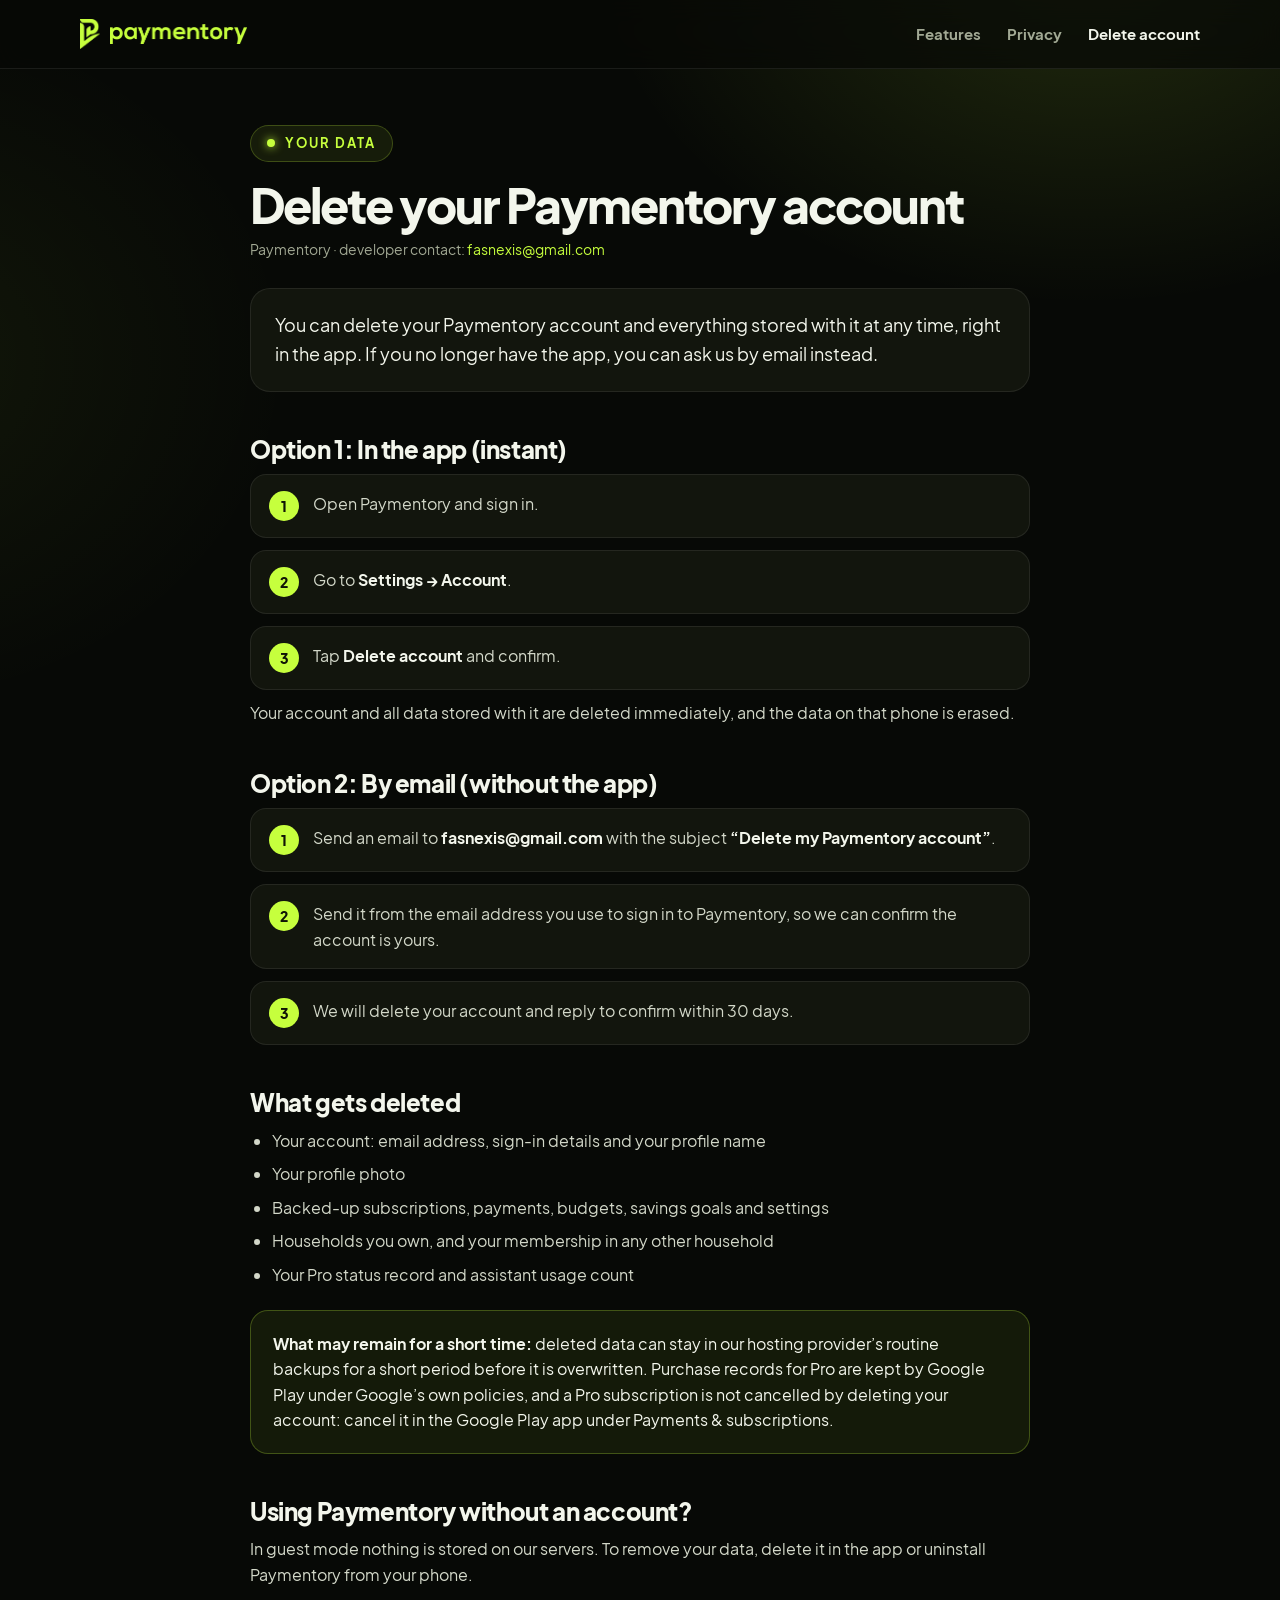
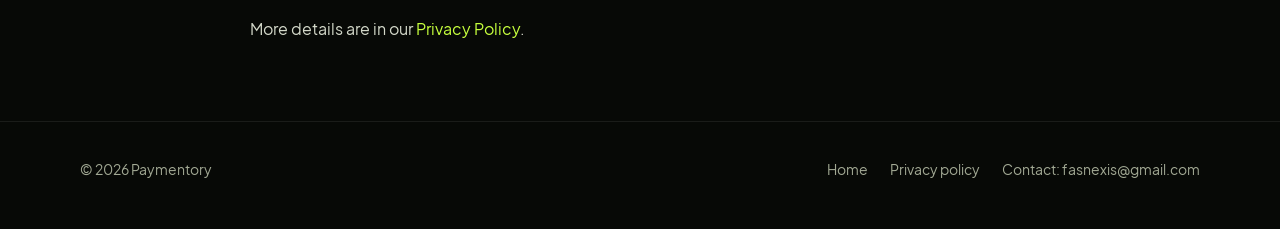
==== delete-account.html @ ea29aa3c "Add files via upload" ====
<!doctype html>
<html lang="en">
<head>
  <meta charset="utf-8">
  <meta name="viewport" content="width=device-width, initial-scale=1">
  <title>Delete your account · Paymentory</title>
  <meta name="description" content="How to delete your Paymentory account and data, in the app or by email.">
  <meta name="theme-color" content="#070906">
  <link rel="icon" type="image/png" href="assets/icon.png">
  <link rel="stylesheet" href="assets/style.css">
</head>
<body>
  <div class="glow" aria-hidden="true"></div>

  <header class="site">
    <div class="wrap">
      <a class="brand" href="./" aria-label="Paymentory home">
        <img class="mark" src="assets/mark.png" alt="">
        <img class="word" src="assets/wordmark.png" alt="Paymentory">
      </a>
      <nav class="links" aria-label="Main">
        <a class="hide-sm" href="./#features">Features</a>
        <a href="privacy.html">Privacy</a>
        <a href="delete-account.html" aria-current="page">Delete account</a>
      </nav>
    </div>
  </header>

  <main class="doc">
    <div class="wrap">
      <span class="eyebrow">Your data</span>
      <h1>Delete your Paymentory account</h1>
      <p class="meta">Paymentory · developer contact: <a href="mailto:fasnexis@gmail.com">fasnexis@gmail.com</a></p>

      <p class="summary">You can delete your Paymentory account and everything stored with it at any time, right in the app. If you no longer have the app, you can ask us by email instead.</p>

      <h2>Option 1: In the app (instant)</h2>
      <ol class="steps">
        <li><span>Open Paymentory and sign in.</span></li>
        <li><span>Go to <strong>Settings → Account</strong>.</span></li>
        <li><span>Tap <strong>Delete account</strong> and confirm.</span></li>
      </ol>
      <p>Your account and all data stored with it are deleted immediately, and the data on that phone is erased.</p>

      <h2>Option 2: By email (without the app)</h2>
      <ol class="steps">
        <li><span>Send an email to <a href="mailto:fasnexis@gmail.com?subject=Delete%20my%20Paymentory%20account"><strong>fasnexis@gmail.com</strong></a> with the subject <strong>“Delete my Paymentory account”</strong>.</span></li>
        <li><span>Send it from the email address you use to sign in to Paymentory, so we can confirm the account is yours.</span></li>
        <li><span>We will delete your account and reply to confirm within 30 days.</span></li>
      </ol>

      <h2>What gets deleted</h2>
      <ul>
        <li>Your account: email address, sign-in details and your profile name</li>
        <li>Your profile photo</li>
        <li>Backed-up subscriptions, payments, budgets, savings goals and settings</li>
        <li>Households you own, and your membership in any other household</li>
        <li>Your Pro status record and assistant usage count</li>
      </ul>

      <div class="callout">
        <p><strong>What may remain for a short time:</strong> deleted data can stay in our hosting provider’s routine backups for a short period before it is overwritten. Purchase records for Pro are kept by Google Play under Google’s own policies, and a Pro subscription is not cancelled by deleting your account: cancel it in the Google Play app under Payments &amp; subscriptions.</p>
      </div>

      <h2>Using Paymentory without an account?</h2>
      <p>In guest mode nothing is stored on our servers. To remove your data, delete it in the app or uninstall Paymentory from your phone.</p>

      <p style="margin-top:28px">More details are in our <a href="privacy.html">Privacy Policy</a>.</p>
    </div>
  </main>

  <footer class="site">
    <div class="wrap">
      <span>© 2026 Paymentory</span>
      <nav aria-label="Footer">
        <a href="./">Home</a>
        <a href="privacy.html">Privacy policy</a>
        <a href="mailto:fasnexis@gmail.com">Contact: fasnexis@gmail.com</a>
      </nav>
    </div>
  </footer>
</body>
</html>
---- assets/style.css ----
/* Paymentory website: black + lime, Plus Jakarta Sans (self-hosted). */
@font-face { font-family: "PJS"; src: url("fonts/PlusJakartaSans-Regular.ttf") format("truetype"); font-weight: 400; font-display: swap; }
@font-face { font-family: "PJS"; src: url("fonts/PlusJakartaSans-Medium.ttf") format("truetype"); font-weight: 500; font-display: swap; }
@font-face { font-family: "PJS"; src: url("fonts/PlusJakartaSans-Bold.ttf") format("truetype"); font-weight: 700; font-display: swap; }
@font-face { font-family: "PJS"; src: url("fonts/PlusJakartaSans-ExtraBold.ttf") format("truetype"); font-weight: 800; font-display: swap; }

:root {
  --bg: #070906;
  --ink: #0d100a;
  --card: #12150d;
  --card-2: #1a1e14;
  --line: rgba(255, 255, 255, .08);
  --text: #f3f6ec;
  --muted: #a2a994;
  --lime: #c6ff3d;
  --on-lime: #0f1406;
  --mint: #5cffc8;
  --iris: #a58bff;
  --radius: 24px;
  --max: 1120px;
}

* { box-sizing: border-box; margin: 0; padding: 0; }
html { scroll-behavior: smooth; }
body {
  font-family: "PJS", system-ui, -apple-system, "Segoe UI", Roboto, sans-serif;
  background: var(--bg);
  color: var(--text);
  line-height: 1.6;
  -webkit-font-smoothing: antialiased;
}
a { color: var(--lime); text-decoration: none; }
a:hover { text-decoration: underline; }
img { max-width: 100%; display: block; }
.wrap { width: min(var(--max), 100% - 40px); margin-inline: auto; }

/* Background glow */
.glow {
  position: fixed; inset: 0; z-index: -1; pointer-events: none;
  background:
    radial-gradient(700px 500px at 85% -5%, rgba(198, 255, 61, .14), transparent 70%),
    radial-gradient(600px 500px at -10% 40%, rgba(198, 255, 61, .06), transparent 70%),
    var(--bg);
}

/* Header */
header.site {
  position: sticky; top: 0; z-index: 10;
  background: rgba(7, 9, 6, .72);
  backdrop-filter: blur(14px);
  -webkit-backdrop-filter: blur(14px);
  border-bottom: 1px solid var(--line);
}
header.site .wrap { display: flex; align-items: center; justify-content: space-between; height: 68px; gap: 16px; }
.brand { display: inline-flex; align-items: center; gap: 10px; }
.brand img.mark { height: 30px; width: auto; }
.brand img.word { height: 20px; width: auto; }
nav.links { display: flex; gap: 26px; font-weight: 600; font-size: 15px; white-space: nowrap; }
nav.links a { color: var(--muted); }
nav.links a:hover, nav.links a[aria-current="page"] { color: var(--text); text-decoration: none; }

/* Buttons */
.btn {
  display: inline-flex; align-items: center; justify-content: center; gap: 10px;
  height: 54px; padding: 0 26px; border-radius: 999px;
  font-weight: 700; font-size: 16px; border: 1px solid transparent;
}
.btn.primary { background: var(--lime); color: var(--on-lime); box-shadow: 0 12px 40px rgba(198, 255, 61, .25); }
.btn.ghost { border-color: var(--line); color: var(--text); background: rgba(255, 255, 255, .03); }
.btn:hover { text-decoration: none; filter: brightness(1.05); }
.btn.soon { cursor: default; }
.btn.soon small { font-weight: 600; opacity: .75; }

/* Hero */
.hero { padding: 72px 0 40px; }
.hero .wrap { display: grid; grid-template-columns: 1.25fr .75fr; gap: 48px; align-items: center; }
.eyebrow {
  display: inline-flex; align-items: center; gap: 10px; padding: 7px 16px; border-radius: 999px;
  background: rgba(198, 255, 61, .08); border: 1px solid rgba(198, 255, 61, .22);
  color: var(--lime); font-weight: 700; font-size: 13px; letter-spacing: 2px; text-transform: uppercase;
}
.eyebrow::before { content: ""; width: 8px; height: 8px; border-radius: 50%; background: var(--lime); box-shadow: 0 0 10px var(--lime); }
h1 { font-weight: 800; font-size: clamp(38px, 5vw, 60px); line-height: 1.04; letter-spacing: -2px; margin: 22px 0 18px; }
h1 em, h2 em { font-style: normal; color: var(--lime); }
.lead { font-size: 19px; color: var(--muted); max-width: 540px; }
.cta { display: flex; flex-wrap: wrap; gap: 14px; margin-top: 32px; }
.trust { display: flex; flex-wrap: wrap; gap: 10px 22px; margin-top: 28px; color: var(--muted); font-size: 14px; font-weight: 600; }
.trust span::before { content: "✓"; color: var(--lime); margin-right: 8px; }
.hero-art { position: relative; justify-self: center; }
.hero-art::before {
  content: ""; position: absolute; inset: 8% -6%; border-radius: 50%;
  background: radial-gradient(circle, rgba(198, 255, 61, .28), transparent 65%); filter: blur(10px); z-index: -1;
}
.hero-art img { width: min(420px, 86vw); border-radius: 32px; border: 1px solid var(--line); box-shadow: 0 40px 100px rgba(0, 0, 0, .6); }

/* Sections */
section { padding: 72px 0; }
.section-head { max-width: 640px; margin-bottom: 40px; }
h2 { font-weight: 800; font-size: clamp(30px, 4vw, 44px); line-height: 1.1; letter-spacing: -1.2px; margin-top: 16px; }
.section-head p { color: var(--muted); font-size: 17px; margin-top: 12px; }

.features { display: grid; grid-template-columns: repeat(3, 1fr); gap: 18px; }
.feature {
  background: linear-gradient(180deg, var(--card-2), var(--card)); border: 1px solid var(--line);
  border-radius: var(--radius); padding: 26px;
}
.feature .ic {
  width: 46px; height: 46px; border-radius: 14px; display: grid; place-items: center;
  background: rgba(198, 255, 61, .1); color: var(--lime); margin-bottom: 18px;
}
.feature .ic svg { width: 24px; height: 24px; }
.feature h3 { font-size: 19px; font-weight: 700; margin-bottom: 6px; }
.feature p { color: var(--muted); font-size: 15px; }
.feature.pro { border-color: rgba(165, 139, 255, .3); }
.feature.pro .ic { background: linear-gradient(135deg, rgba(198, 255, 61, .14), rgba(92, 255, 200, .12), rgba(165, 139, 255, .18)); color: var(--mint); }
.pro-tag {
  display: inline-block; margin-left: 8px; padding: 2px 9px; border-radius: 999px; font-size: 11px; font-weight: 800;
  letter-spacing: 1px; color: var(--on-lime); background: linear-gradient(90deg, var(--lime), var(--mint), var(--iris));
  vertical-align: middle;
}

/* Gallery */
.gallery {
  display: flex; gap: 18px; overflow-x: auto; scroll-snap-type: x mandatory; padding: 4px 20px 22px;
  margin-inline: calc((100vw - min(var(--max), 100vw - 40px)) / -2);
  padding-inline: calc((100vw - min(var(--max), 100vw - 40px)) / 2);
  scrollbar-width: thin; scrollbar-color: #2a2f22 transparent;
}
.gallery img {
  flex: 0 0 auto; width: 250px; aspect-ratio: 9 / 16; border-radius: 20px; scroll-snap-align: start;
  border: 1px solid var(--line); box-shadow: 0 20px 50px rgba(0, 0, 0, .45);
}

/* Privacy strip */
.promise {
  border-radius: 32px; padding: 44px; border: 1px solid rgba(198, 255, 61, .2);
  background: radial-gradient(600px 300px at 100% 0%, rgba(198, 255, 61, .12), transparent 70%), var(--card);
  display: grid; grid-template-columns: 1.2fr 1fr; gap: 32px; align-items: center;
}
.promise ul { list-style: none; display: grid; gap: 14px; }
.promise li { display: flex; gap: 12px; font-weight: 600; }
.promise li::before { content: "✓"; color: var(--on-lime); background: var(--lime); width: 24px; height: 24px; flex: 0 0 24px; border-radius: 50%; display: grid; place-items: center; font-size: 13px; font-weight: 800; }

/* Footer */
footer.site { border-top: 1px solid var(--line); padding: 36px 0 48px; color: var(--muted); font-size: 14px; }
footer.site .wrap { display: flex; flex-wrap: wrap; gap: 18px 32px; align-items: center; justify-content: space-between; }
footer.site nav { display: flex; flex-wrap: wrap; gap: 22px; }
footer.site a { color: var(--muted); }
footer.site a:hover { color: var(--text); }

/* Document pages (privacy, delete account) */
.doc { padding: 56px 0 80px; }
.doc .wrap { max-width: 780px; }
.doc h1 { font-size: clamp(34px, 5vw, 48px); margin: 18px 0 8px; }
.doc .meta { color: var(--muted); font-size: 14px; margin-bottom: 28px; }
.doc .summary { font-size: 18px; color: var(--text); padding: 22px 24px; border-radius: 20px; background: var(--card); border: 1px solid var(--line); margin-bottom: 36px; }
.doc h2 { font-size: 24px; letter-spacing: -.4px; margin: 44px 0 12px; }
.doc h3 { font-size: 19px; margin: 32px 0 8px; }
.doc p, .doc li { color: #d3d8c9; font-size: 16px; }
.doc p + p { margin-top: 12px; }
.doc ul, .doc ol { padding-left: 22px; display: grid; gap: 8px; margin: 10px 0; }
.doc strong { color: var(--text); }
.table-scroll { overflow-x: auto; margin: 14px 0; border: 1px solid var(--line); border-radius: 18px; }
.doc table { width: 100%; border-collapse: collapse; font-size: 15px; min-width: 560px; }
.doc th, .doc td { text-align: left; padding: 13px 16px; border-bottom: 1px solid var(--line); vertical-align: top; }
.doc th { background: var(--card-2); color: var(--text); font-weight: 700; }
.doc td { color: #d3d8c9; }
.doc tr:last-child td { border-bottom: 0; }
.callout { margin: 22px 0; padding: 20px 22px; border-radius: 18px; background: rgba(198, 255, 61, .07); border: 1px solid rgba(198, 255, 61, .25); }
.callout p { color: var(--text); }
.steps { counter-reset: s; list-style: none; padding: 0 !important; gap: 12px !important; }
.steps li { counter-increment: s; display: flex; gap: 14px; align-items: flex-start; padding: 16px 18px; border-radius: 16px; background: var(--card); border: 1px solid var(--line); }
.steps li::before { content: counter(s); flex: 0 0 30px; height: 30px; border-radius: 50%; background: var(--lime); color: var(--on-lime); font-weight: 800; display: grid; place-items: center; font-size: 14px; }

@media (max-width: 900px) {
  .hero .wrap { grid-template-columns: 1fr; text-align: left; }
  .hero-art { order: -1; }
  .features { grid-template-columns: 1fr 1fr; }
  .promise { grid-template-columns: 1fr; padding: 32px 24px; }
}
@media (max-width: 620px) {
  nav.links { gap: 14px; font-size: 13.5px; }
  .brand img.word { height: 17px; }
  nav.links .hide-sm { display: none; }
  .features { grid-template-columns: 1fr; }
  .hero { padding-top: 40px; }
  .btn { width: 100%; }
  .gallery img { width: 210px; }
}
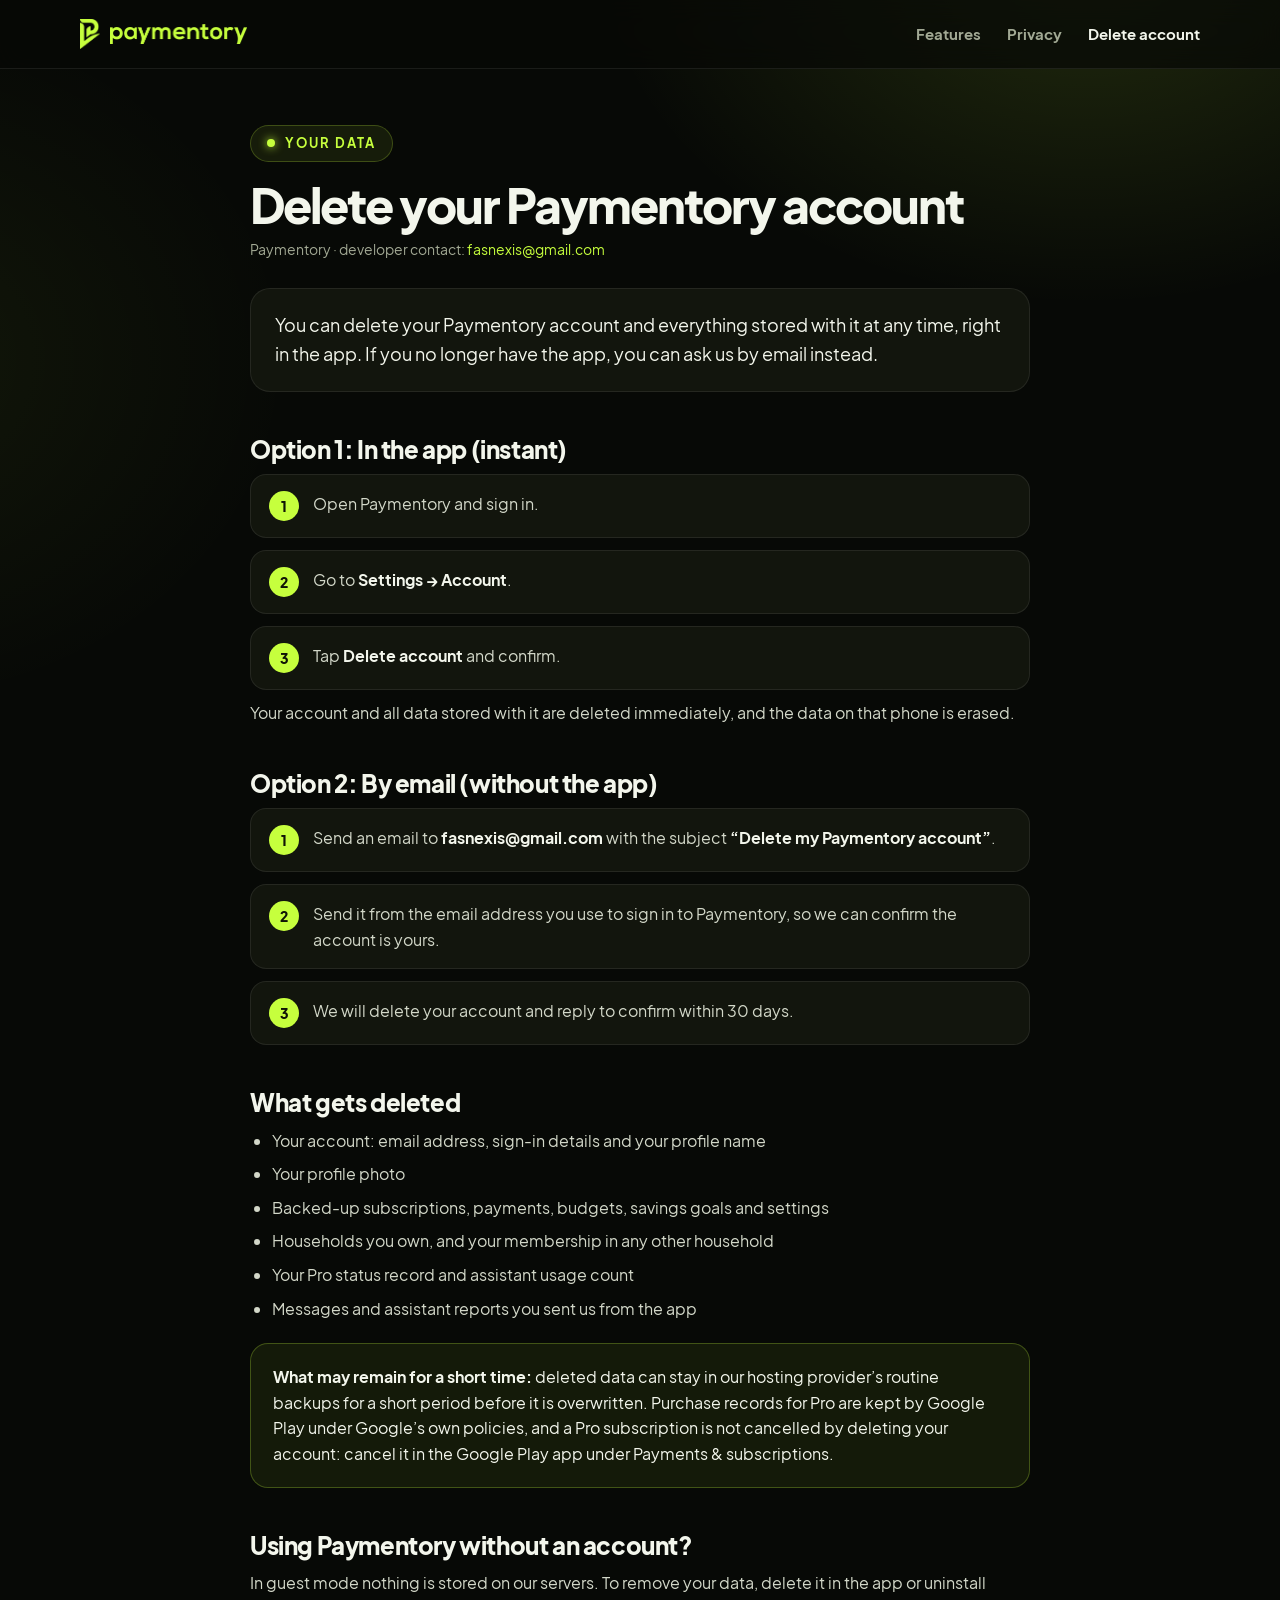
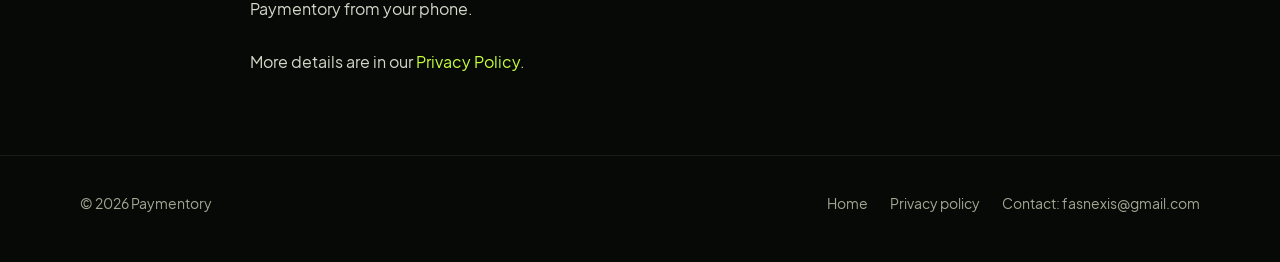
==== commit 5d62dae3: "Add files via upload" ====
--- a/delete-account.html
+++ b/delete-account.html
@@ -56,6 +56,7 @@
         <li>Backed-up subscriptions, payments, budgets, savings goals and settings</li>
         <li>Households you own, and your membership in any other household</li>
         <li>Your Pro status record and assistant usage count</li>
+        <li>Messages and assistant reports you sent us from the app</li>
       </ul>
 
       <div class="callout">
